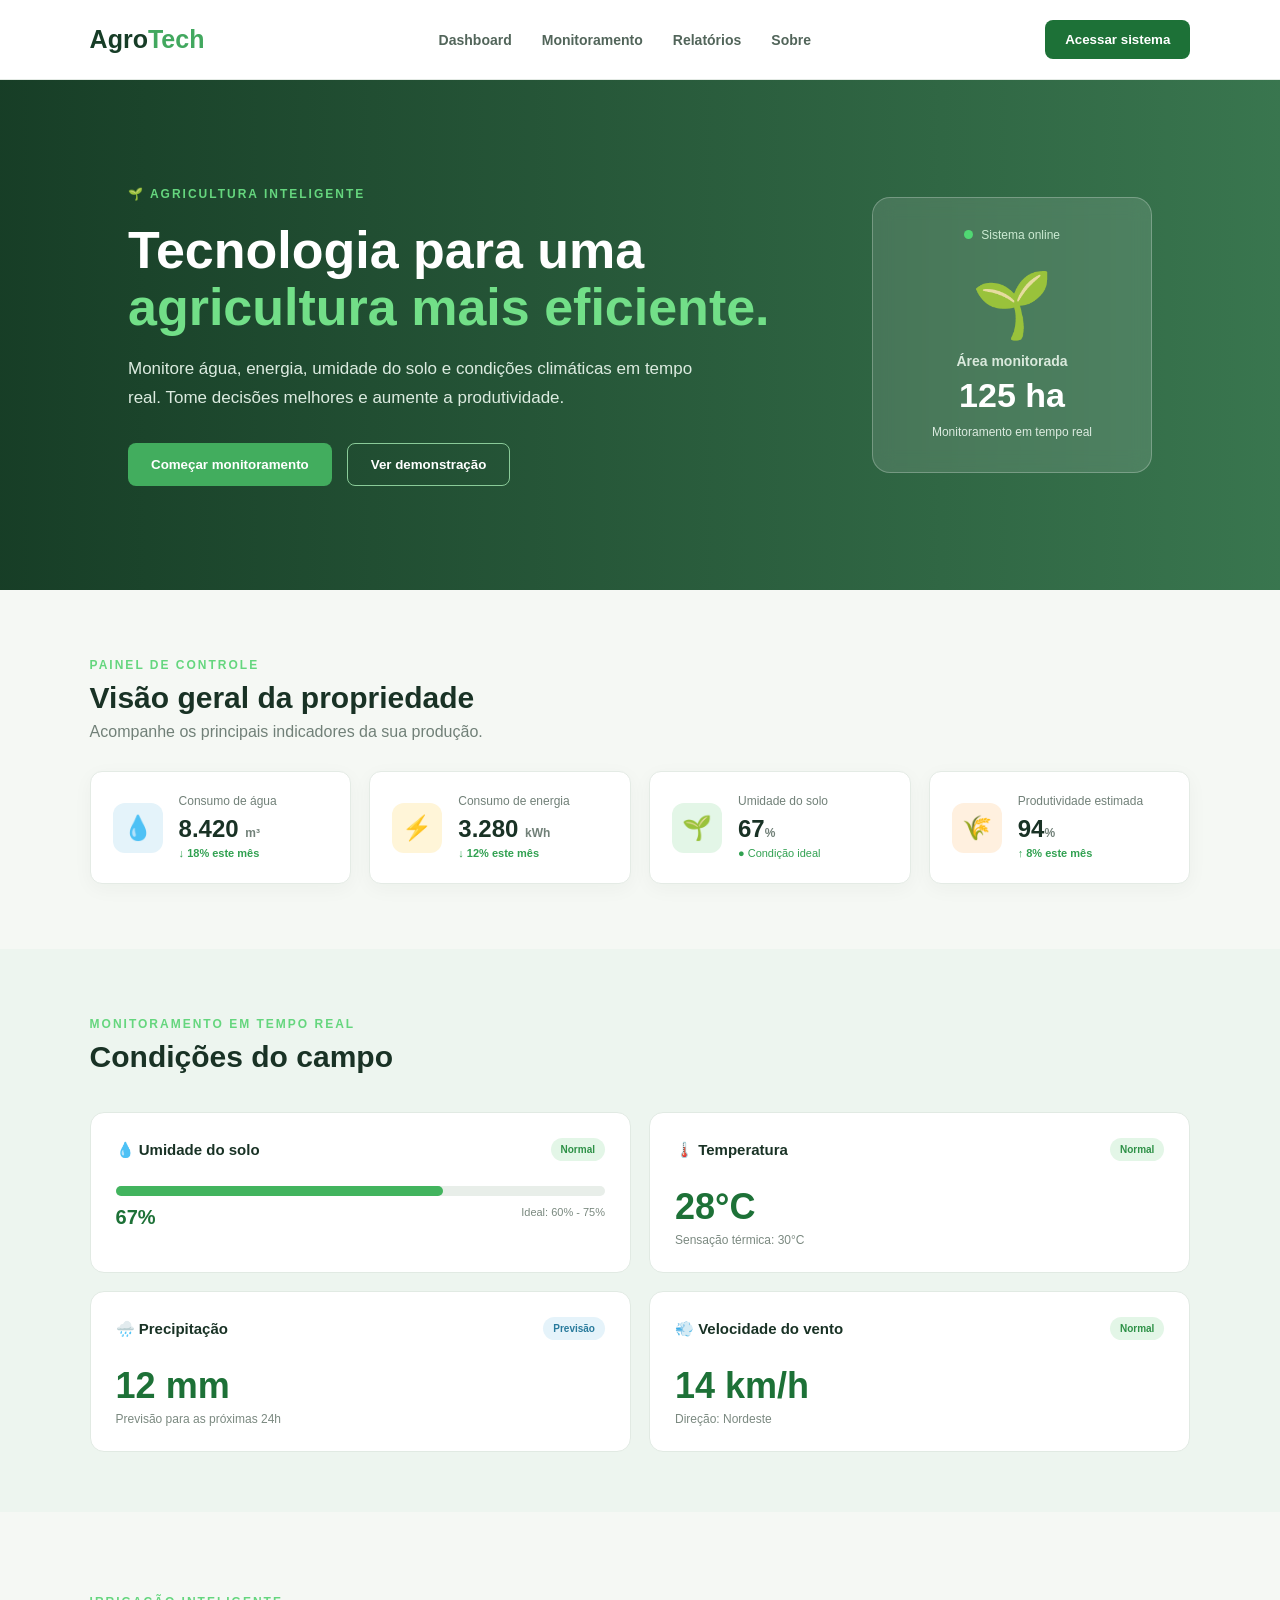
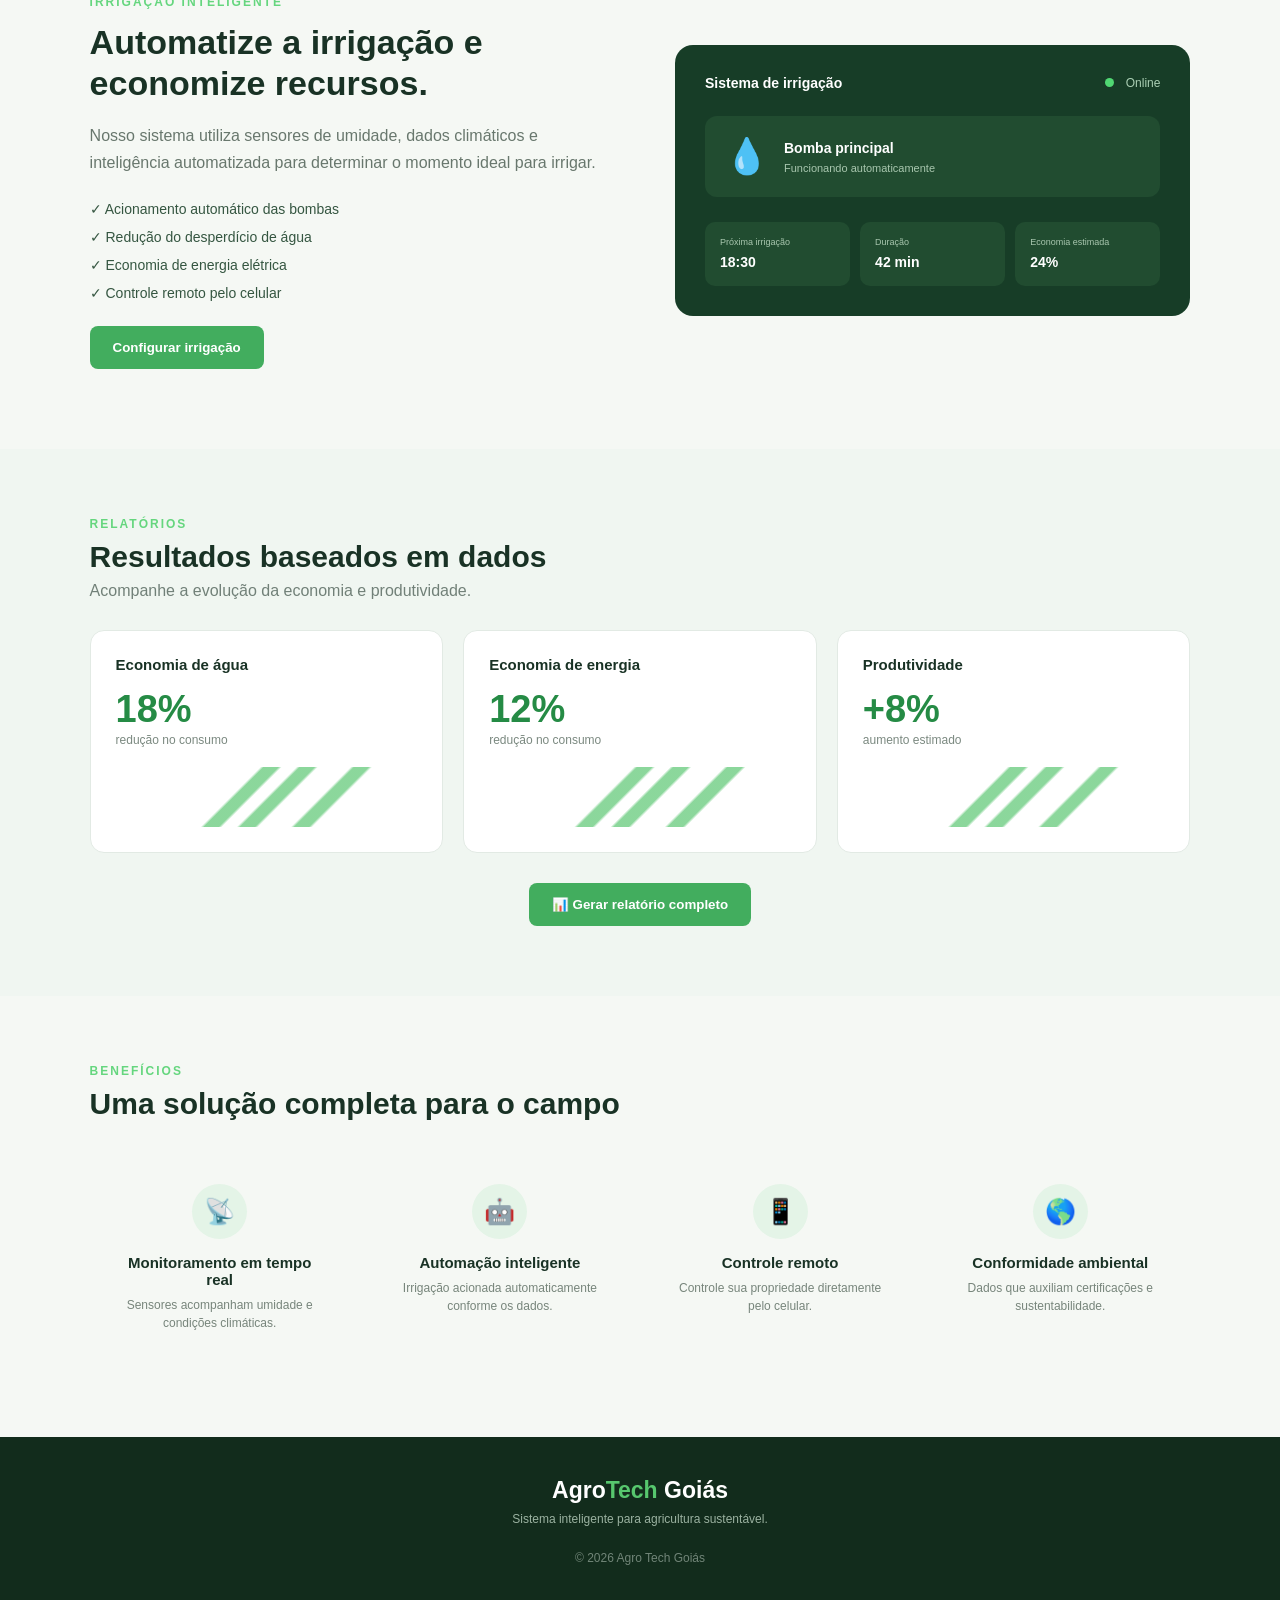
==== index.html @ e938c9f2 "Add files via upload" ====
<!DOCTYPE html>
<html lang="pt-BR">

<head>
    <meta charset="UTF-8">
    <meta name="viewport" content="width=device-width, initial-scale=1.0">

    <title>Agro Tech Goiás - Agricultura Inteligente</title>

    <link rel="stylesheet" href="style.css">
</head>

<body>

    <header>

        <div class="logo">
            <h1>Agro<span>Tech</span></h1>
        </div>

        <nav>
            <a href="#dashboard">Dashboard</a>
            <a href="#monitoramento">Monitoramento</a>
            <a href="#relatorios">Relatórios</a>
            <a href="#sobre">Sobre</a>
        </nav>

        <button class="btn-login">Acessar sistema</button>

    </header>


    <main>

 

        <section class="hero">

            <div class="hero-text">

                <span class="tag">🌱 AGRICULTURA INTELIGENTE</span>

                <h2>
                    Tecnologia para uma
                    <strong>agricultura mais eficiente.</strong>
                </h2>

                <p>
                    Monitore água, energia, umidade do solo e
                    condições climáticas em tempo real.
                    Tome decisões melhores e aumente a produtividade.
                </p>

                <div class="hero-buttons">

                    <button class="btn-primary">
                        Começar monitoramento
                    </button>

                    <button class="btn-secondary">
                        Ver demonstração
                    </button>

                </div>

            </div>


            <div class="hero-card">

                <div class="status">
                    <span class="online"></span>
                    Sistema online
                </div>

                <div class="plant-icon">
                    🌱
                </div>

                <h3>Área monitorada</h3>

                <strong class="area">
                    125 ha
                </strong>

                <p>
                    Monitoramento em tempo real
                </p>

            </div>

        </section>


        <!-- DASHBOARD -->

        <section id="dashboard" class="container">

            <div class="section-title">

                <span>PAINEL DE CONTROLE</span>

                <h2>
                    Visão geral da propriedade
                </h2>

                <p>
                    Acompanhe os principais indicadores da sua produção.
                </p>

            </div>


            <div class="cards">

                <div class="card">

                    <div class="card-icon blue">
                        💧
                    </div>

                    <div>
                        <p>Consumo de água</p>

                        <h3>
                            8.420 <small>m³</small>
                        </h3>

                        <span class="positive">
                            ↓ 18% este mês
                        </span>
                    </div>

                </div>


                <div class="card">

                    <div class="card-icon yellow">
                        ⚡
                    </div>

                    <div>
                        <p>Consumo de energia</p>

                        <h3>
                            3.280 <small>kWh</small>
                        </h3>

                        <span class="positive">
                            ↓ 12% este mês
                        </span>
                    </div>

                </div>


                <div class="card">

                    <div class="card-icon green">
                        🌱
                    </div>

                    <div>
                        <p>Umidade do solo</p>

                        <h3>
                            67<small>%</small>
                        </h3>

                        <span class="normal">
                            ● Condição ideal
                        </span>
                    </div>

                </div>


                <div class="card">

                    <div class="card-icon orange">
                        🌾
                    </div>

                    <div>
                        <p>Produtividade estimada</p>

                        <h3>
                            94<small>%</small>
                        </h3>

                        <span class="positive">
                            ↑ 8% este mês
                        </span>
                    </div>

                </div>

            </div>

        </section>


        <!-- MONITORAMENTO -->

        <section id="monitoramento" class="monitoramento">

            <div class="container">

                <div class="section-title">

                    <span>MONITORAMENTO EM TEMPO REAL</span>

                    <h2>
                        Condições do campo
                    </h2>

                </div>


                <div class="monitor-grid">

                    <div class="monitor-card">

                        <div class="monitor-header">

                            <h3>💧 Umidade do solo</h3>

                            <span class="badge-green">
                                Normal
                            </span>

                        </div>

                        <div class="progress">

                            <div
                                class="progress-bar"
                                style="width: 67%;">
                            </div>

                        </div>

                        <div class="monitor-value">
                            <strong>67%</strong>
                            <span>Ideal: 60% - 75%</span>
                        </div>

                    </div>


                    <div class="monitor-card">

                        <div class="monitor-header">

                            <h3>🌡️ Temperatura</h3>

                            <span class="badge-green">
                                Normal
                            </span>

                        </div>

                        <div class="temperature">
                            28°C
                        </div>

                        <p>
                            Sensação térmica: 30°C
                        </p>

                    </div>


                    <div class="monitor-card">

                        <div class="monitor-header">

                            <h3>🌧️ Precipitação</h3>

                            <span class="badge-blue">
                                Previsão
                            </span>

                        </div>

                        <div class="temperature">
                            12 mm
                        </div>

                        <p>
                            Previsão para as próximas 24h
                        </p>

                    </div>


                    <div class="monitor-card">

                        <div class="monitor-header">

                            <h3>💨 Velocidade do vento</h3>

                            <span class="badge-green">
                                Normal
                            </span>

                        </div>

                        <div class="temperature">
                            14 km/h
                        </div>

                        <p>
                            Direção: Nordeste
                        </p>

                    </div>

                </div>

            </div>

        </section>


        <!-- IRRIGAÇÃO -->

        <section class="irrigacao container">

            <div class="irrigacao-text">

                <span>IRRIGAÇÃO INTELIGENTE</span>

                <h2>
                    Automatize a irrigação
                    e economize recursos.
                </h2>

                <p>
                    Nosso sistema utiliza sensores de umidade,
                    dados climáticos e inteligência automatizada
                    para determinar o momento ideal para irrigar.
                </p>

                <ul>

                    <li>
                        ✓ Acionamento automático das bombas
                    </li>

                    <li>
                        ✓ Redução do desperdício de água
                    </li>

                    <li>
                        ✓ Economia de energia elétrica
                    </li>

                    <li>
                        ✓ Controle remoto pelo celular
                    </li>

                </ul>

                <button class="btn-primary">
                    Configurar irrigação
                </button>

            </div>


            <div class="irrigacao-status">

                <div class="status-header">

                    <h3>
                        Sistema de irrigação
                    </h3>

                    <span class="online">
                    </span>

                    Online

                </div>


                <div class="pump">

                    <div class="pump-icon">
                        💧
                    </div>

                    <div>

                        <strong>
                            Bomba principal
                        </strong>

                        <p>
                            Funcionando automaticamente
                        </p>

                    </div>

                </div>


                <div class="irrigation-info">

                    <div>
                        <span>Próxima irrigação</span>
                        <strong>18:30</strong>
                    </div>

                    <div>
                        <span>Duração</span>
                        <strong>42 min</strong>
                    </div>

                    <div>
                        <span>Economia estimada</span>
                        <strong>24%</strong>
                    </div>

                </div>

            </div>

        </section>


        <!-- RELATÓRIOS -->

        <section id="relatorios" class="relatorios">

            <div class="container">

                <div class="section-title">

                    <span>RELATÓRIOS</span>

                    <h2>
                        Resultados baseados em dados
                    </h2>

                    <p>
                        Acompanhe a evolução da economia e produtividade.
                    </p>

                </div>


                <div class="report-grid">

                    <div class="report-card">

                        <h3>
                            Economia de água
                        </h3>

                        <strong>
                            18%
                        </strong>

                        <p>
                            redução no consumo
                        </p>

                        <div class="chart water-chart"></div>

                    </div>


                    <div class="report-card">

                        <h3>
                            Economia de energia
                        </h3>

                        <strong>
                            12%
                        </strong>

                        <p>
                            redução no consumo
                        </p>

                        <div class="chart energy-chart"></div>

                    </div>


                    <div class="report-card">

                        <h3>
                            Produtividade
                        </h3>

                        <strong>
                            +8%
                        </strong>

                        <p>
                            aumento estimado
                        </p>

                        <div class="chart productivity-chart"></div>

                    </div>

                </div>


                <div class="report-button">

                    <button class="btn-primary">
                        📊 Gerar relatório completo
                    </button>

                </div>

            </div>

        </section>


        <!-- BENEFÍCIOS -->

        <section id="sobre" class="beneficios container">

            <div class="section-title">

                <span>BENEFÍCIOS</span>

                <h2>
                    Uma solução completa para o campo
                </h2>

            </div>


            <div class="benefit-grid">

                <div class="benefit">
                    <div>📡</div>
                    <h3>Monitoramento em tempo real</h3>
                    <p>
                        Sensores acompanham umidade e condições climáticas.
                    </p>
                </div>


                <div class="benefit">
                    <div>🤖</div>
                    <h3>Automação inteligente</h3>
                    <p>
                        Irrigação acionada automaticamente conforme os dados.
                    </p>
                </div>


                <div class="benefit">
                    <div>📱</div>
                    <h3>Controle remoto</h3>
                    <p>
                        Controle sua propriedade diretamente pelo celular.
                    </p>
                </div>


                <div class="benefit">
                    <div>🌎</div>
                    <h3>Conformidade ambiental</h3>
                    <p>
                        Dados que auxiliam certificações e sustentabilidade.
                    </p>
                </div>

            </div>

        </section>

    </main>


    <footer>

        <div class="footer-logo">
            Agro<span>Tech</span> Goiás
        </div>

        <p>
            Sistema inteligente para agricultura sustentável.
        </p>

        <p class="copyright">
            © 2026 Agro Tech Goiás
        </p>

    </footer>


</body>

</html>
---- style.css ----
* {
    margin: 0;
    padding: 0;
    box-sizing: border-box;
}

html {
    scroll-behavior: smooth;
}

body {
    font-family: Arial, Helvetica, sans-serif;
    background: #f5f8f4;
    color: #193225;
}


/* HEADER */

header {
    height: 80px;
    background: #ffffff;
    display: flex;
    align-items: center;
    justify-content: space-between;
    padding: 0 7%;
    border-bottom: 1px solid #e3eae4;
}

.logo {
    display: flex;
    align-items: center;
    gap: 8px;
}

.logo h1 {
    font-size: 25px;
    color: #173d27;
}

.logo h1 span {
    color: #42a85f;
}

.logo p {
    font-size: 10px;
    font-weight: bold;
    color: #7b8d80;
    letter-spacing: 2px;
}

nav {
    display: flex;
    gap: 30px;
}

nav a {
    text-decoration: none;
    color: #52655a;
    font-size: 14px;
    font-weight: 600;
}

nav a:hover {
    color: #36a357;
}

.btn-login {
    background: #1d7137;
    color: white;
    border: none;
    padding: 12px 20px;
    border-radius: 8px;
    cursor: pointer;
    font-weight: bold;
}


/* CONTAINER */

.container {
    width: 86%;
    max-width: 1200px;
    margin: auto;
}


/* HERO */

.hero {
    min-height: 510px;
    background:
        linear-gradient(
            90deg,
            rgba(14, 54, 30, .96),
            rgba(21, 93, 47, .84)
        ),
        url("https://images.unsplash.com/photo-1500382017468-9049fed747ef?auto=format&fit=crop&w=1600&q=80");

    background-size: cover;
    background-position: center;

    color: white;

    display: flex;
    align-items: center;
    justify-content: space-between;

    padding: 70px 10%;
}

.hero-text {
    max-width: 650px;
}

.tag,
.section-title span,
.irrigacao-text > span {
    color: #65d67e;
    font-size: 12px;
    font-weight: bold;
    letter-spacing: 2px;
}

.hero h2 {
    font-size: 52px;
    line-height: 1.08;
    margin: 20px 0;
}

.hero h2 strong {
    color: #72df88;
    display: block;
}

.hero p {
    color: #dcebe0;
    font-size: 17px;
    line-height: 1.7;
    max-width: 580px;
}

.hero-buttons {
    display: flex;
    gap: 15px;
    margin-top: 30px;
}

.btn-primary {
    border: none;
    background: #42ad5e;
    color: white;
    padding: 14px 23px;
    border-radius: 8px;
    font-weight: bold;
    cursor: pointer;
}

.btn-primary:hover {
    background: #35954e;
}

.btn-secondary {
    border: 1px solid #8acb99;
    background: transparent;
    color: white;
    padding: 13px 23px;
    border-radius: 8px;
    font-weight: bold;
    cursor: pointer;
}


/* HERO CARD */

.hero-card {
    width: 280px;
    background: rgba(255, 255, 255, .12);
    backdrop-filter: blur(10px);
    border: 1px solid rgba(255, 255, 255, .25);
    border-radius: 18px;
    padding: 30px;
    text-align: center;
}

.status {
    font-size: 12px;
    color: #ccebd3;
}

.online {
    display: inline-block;
    width: 9px;
    height: 9px;
    background: #50d873;
    border-radius: 50%;
    margin-right: 5px;
}

.plant-icon {
    font-size: 65px;
    margin: 25px 0 10px;
}

.hero-card h3 {
    color: #d9e9dc;
    font-size: 14px;
}

.area {
    display: block;
    font-size: 34px;
    margin: 7px;
}

.hero-card p {
    font-size: 12px;
}


/* TÍTULOS */

.section-title {
    padding: 65px 0 30px;
}

.section-title h2 {
    font-size: 30px;
    margin: 8px 0;
}

.section-title p {
    color: #718078;
}


/* CARDS */

.cards {
    display: grid;
    grid-template-columns: repeat(4, 1fr);
    gap: 18px;
    padding-bottom: 65px;
}

.card {
    background: white;
    border: 1px solid #e4ebe5;
    border-radius: 12px;
    padding: 22px;
    display: flex;
    align-items: center;
    gap: 16px;
    box-shadow: 0 5px 20px rgba(20, 60, 30, .04);
}

.card-icon {
    min-width: 50px;
    height: 50px;
    border-radius: 12px;
    display: flex;
    justify-content: center;
    align-items: center;
    font-size: 24px;
}

.blue {
    background: #e4f3fa;
}

.yellow {
    background: #fff5d8;
}

.green {
    background: #e3f6e7;
}

.orange {
    background: #fff0df;
}

.card p {
    color: #718078;
    font-size: 12px;
    margin-bottom: 7px;
}

.card h3 {
    font-size: 24px;
}

.card small {
    font-size: 12px;
    color: #718078;
}

.positive {
    color: #31a151;
    font-size: 11px;
    font-weight: bold;
}

.normal {
    color: #31a151;
    font-size: 11px;
}


/* MONITORAMENTO */

.monitoramento {
    background: #edf5ef;
    padding-bottom: 60px;
}

.monitor-grid {
    display: grid;
    grid-template-columns: repeat(2, 1fr);
    gap: 18px;
}

.monitor-card {
    background: white;
    padding: 25px;
    border-radius: 14px;
    border: 1px solid #e1eae3;
}

.monitor-header {
    display: flex;
    justify-content: space-between;
    align-items: center;
}

.monitor-header h3 {
    font-size: 15px;
}

.badge-green,
.badge-blue {
    padding: 6px 10px;
    border-radius: 20px;
    font-size: 10px;
    font-weight: bold;
}

.badge-green {
    background: #e3f6e7;
    color: #2e9147;
}

.badge-blue {
    background: #e5f3fa;
    color: #287a9c;
}

.progress {
    height: 10px;
    background: #e8eee9;
    border-radius: 20px;
    margin: 25px 0 10px;
}

.progress-bar {
    height: 100%;
    background: #42b45e;
    border-radius: 20px;
}

.monitor-value {
    display: flex;
    justify-content: space-between;
    color: #7a897f;
    font-size: 11px;
}

.monitor-value strong {
    color: #1d7137;
    font-size: 20px;
}

.temperature {
    font-size: 36px;
    color: #1d7137;
    font-weight: bold;
    margin: 25px 0 5px;
}

.monitor-card p {
    color: #7b8980;
    font-size: 12px;
}


/* IRRIGAÇÃO */

.irrigacao {
    display: grid;
    grid-template-columns: 1fr 1fr;
    gap: 70px;
    padding-top: 80px;
    padding-bottom: 80px;
    align-items: center;
}

.irrigacao-text h2 {
    font-size: 34px;
    line-height: 1.2;
    margin: 12px 0 18px;
}

.irrigacao-text p {
    color: #68776d;
    line-height: 1.7;
}

.irrigacao-text ul {
    list-style: none;
    margin: 25px 0;
}

.irrigacao-text li {
    margin: 12px 0;
    color: #355641;
    font-size: 14px;
}

.irrigacao-status {
    background: #173d27;
    color: white;
    border-radius: 18px;
    padding: 30px;
}

.status-header {
    display: flex;
    align-items: center;
    gap: 7px;
    font-size: 12px;
    color: #acd0b5;
}

.status-header h3 {
    color: white;
    margin-right: auto;
}

.pump {
    display: flex;
    align-items: center;
    gap: 15px;
    background: #214c30;
    padding: 20px;
    border-radius: 12px;
    margin: 25px 0;
}

.pump-icon {
    font-size: 35px;
}

.pump strong {
    font-size: 14px;
}

.pump p {
    color: #a9c7af;
    font-size: 11px;
    margin-top: 5px;
}

.irrigation-info {
    display: grid;
    grid-template-columns: repeat(3, 1fr);
    gap: 10px;
}

.irrigation-info div {
    background: #214c30;
    padding: 15px;
    border-radius: 10px;
}

.irrigation-info span {
    display: block;
    color: #a9c7af;
    font-size: 9px;
    margin-bottom: 6px;
}

.irrigation-info strong {
    font-size: 14px;
}


/* RELATÓRIOS */

.relatorios {
    background: #f0f6f1;
    padding-bottom: 70px;
}

.report-grid {
    display: grid;
    grid-template-columns: repeat(3, 1fr);
    gap: 20px;
}

.report-card {
    background: white;
    border-radius: 14px;
    padding: 25px;
    border: 1px solid #e2eae4;
}

.report-card h3 {
    font-size: 15px;
}

.report-card strong {
    display: block;
    font-size: 38px;
    color: #258b45;
    margin: 15px 0 2px;
}

.report-card p {
    color: #7b8980;
    font-size: 12px;
}

.chart {
    height: 60px;
    margin-top: 20px;
    border-radius: 8px;
    background: linear-gradient(
        135deg,
        transparent 40%,
        #5ac671 41%,
        #5ac671 45%,
        transparent 46%,
        transparent 50%,
        #5ac671 51%,
        #5ac671 55%,
        transparent 56%,
        transparent 65%,
        #5ac671 66%,
        #5ac671 70%,
        transparent 71%
    );
    opacity: .7;
}

.report-button {
    text-align: center;
    margin-top: 30px;
}


/* BENEFÍCIOS */

.beneficios {
    padding-bottom: 80px;
}

.benefit-grid {
    display: grid;
    grid-template-columns: repeat(4, 1fr);
    gap: 20px;
}

.benefit {
    text-align: center;
    padding: 25px;
}

.benefit > div {
    width: 55px;
    height: 55px;
    background: #e4f4e7;
    border-radius: 50%;
    display: flex;
    justify-content: center;
    align-items: center;
    margin: auto;
    font-size: 25px;
}

.benefit h3 {
    font-size: 15px;
    margin: 15px 0 8px;
}

.benefit p {
    color: #77857b;
    font-size: 12px;
    line-height: 1.5;
}


/* FOOTER */

footer {
    background: #122c1c;
    color: white;
    text-align: center;
    padding: 40px 20px;
}

.footer-logo {
    font-size: 23px;
    font-weight: bold;
}

.footer-logo span {
    color: #57c76e;
}

footer p {
    color: #9bb2a1;
    font-size: 12px;
    margin-top: 8px;
}

footer .copyright {
    margin-top: 25px;
    color: #718578;
}


/* RESPONSIVIDADE */

@media (max-width: 900px) {

    nav {
        display: none;
    }

    .hero {
        padding: 50px 7%;
    }

    .hero h2 {
        font-size: 40px;
    }

    .cards {
        grid-template-columns: repeat(2, 1fr);
    }

    .benefit-grid {
        grid-template-columns: repeat(2, 1fr);
    }

}


@media (max-width: 650px) {

    header {
        padding: 0 5%;
    }

    .btn-login {
        display: none;
    }

    .hero {
        flex-direction: column;
        align-items: flex-start;
        gap: 40px;
    }

    .hero h2 {
        font-size: 34px;
    }

    .hero-card {
        width: 100%;
    }

    .cards,
    .monitor-grid,
    .report-grid,
    .irrigacao,
    .benefit-grid {
        grid-template-columns: 1fr;
    }

    .irrigacao {
        gap: 35px;
    }

    .irrigation-info {
        grid-template-columns: 1fr;
    }

    .hero-buttons {
        flex-direction: column;
    }

    .btn-primary,
    .btn-secondary {
        width: 100%;
    }

}
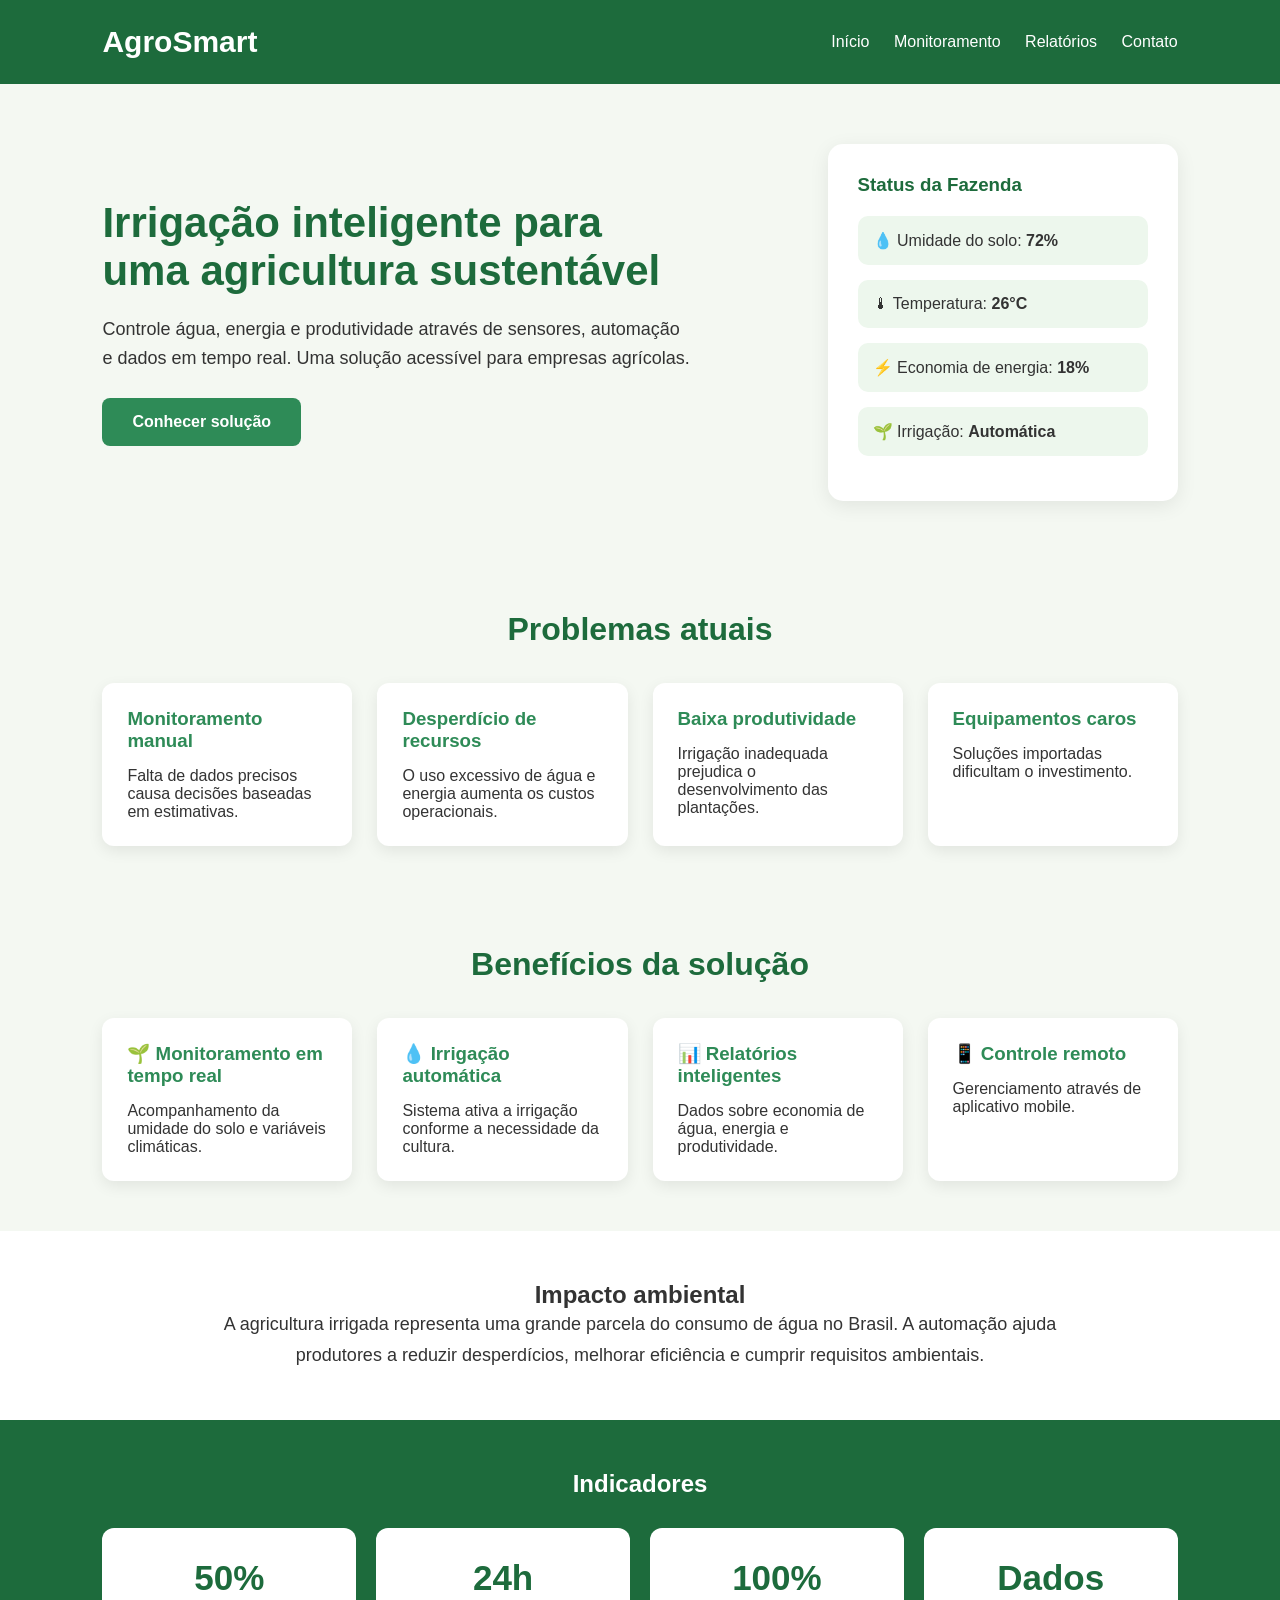
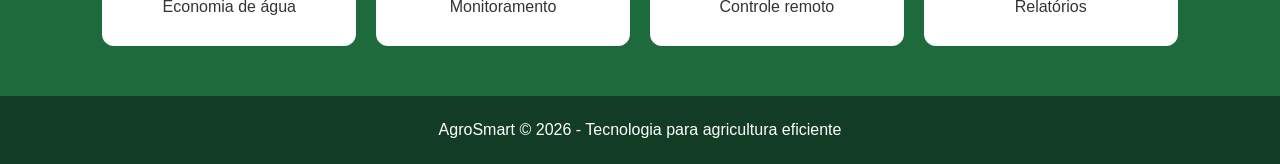
==== commit 74ef5940: "Add files via upload" ====
--- a/index.html
+++ b/index.html
@@ -2,604 +2,336 @@
 <html lang="pt-BR">
 
 <head>
+
     <meta charset="UTF-8">
     <meta name="viewport" content="width=device-width, initial-scale=1.0">
 
-    <title>Agro Tech Goiás - Agricultura Inteligente</title>
+    <title>AgroSmart - Irrigação Inteligente</title>
 
     <link rel="stylesheet" href="style.css">
+
 </head>
 
+
 <body>
 
-    <header>
-
-        <div class="logo">
-            <h1>Agro<span>Tech</span></h1>
+
+<header>
+
+    <div class="logo">
+        <h1>AgroSmart</h1>
+    </div>
+
+
+    <nav>
+
+        <a href="index.html">Início</a>
+        <a href="index3.html">Monitoramento</a>
+        <a href="index1.html">Relatórios</a>
+        <a href="index2.html">Contato</a>
+
+    </nav>
+
+</header>
+
+
+
+<section class="hero">
+
+
+    <div class="hero-text">
+
+        <h2>
+            Irrigação inteligente para uma agricultura sustentável
+        </h2>
+
+
+        <p>
+            Controle água, energia e produtividade através de sensores,
+            automação e dados em tempo real.
+            Uma solução acessível para empresas agrícolas.
+        </p>
+
+
+        <a href="#" class="button">
+            Conhecer solução
+        </a>
+
+
+    </div>
+
+
+
+    <div class="dashboard-card">
+
+
+        <h3>Status da Fazenda</h3>
+
+
+        <div class="status">
+            💧 Umidade do solo:
+            <strong>72%</strong>
         </div>
 
-        <nav>
-            <a href="#dashboard">Dashboard</a>
-            <a href="#monitoramento">Monitoramento</a>
-            <a href="#relatorios">Relatórios</a>
-            <a href="#sobre">Sobre</a>
-        </nav>
-
-        <button class="btn-login">Acessar sistema</button>
-
-    </header>
-
-
-    <main>
-
- 
-
-        <section class="hero">
-
-            <div class="hero-text">
-
-                <span class="tag">🌱 AGRICULTURA INTELIGENTE</span>
-
-                <h2>
-                    Tecnologia para uma
-                    <strong>agricultura mais eficiente.</strong>
-                </h2>
-
-                <p>
-                    Monitore água, energia, umidade do solo e
-                    condições climáticas em tempo real.
-                    Tome decisões melhores e aumente a produtividade.
-                </p>
-
-                <div class="hero-buttons">
-
-                    <button class="btn-primary">
-                        Começar monitoramento
-                    </button>
-
-                    <button class="btn-secondary">
-                        Ver demonstração
-                    </button>
-
-                </div>
-
-            </div>
-
-
-            <div class="hero-card">
-
-                <div class="status">
-                    <span class="online"></span>
-                    Sistema online
-                </div>
-
-                <div class="plant-icon">
-                    🌱
-                </div>
-
-                <h3>Área monitorada</h3>
-
-                <strong class="area">
-                    125 ha
-                </strong>
-
-                <p>
-                    Monitoramento em tempo real
-                </p>
-
-            </div>
-
-        </section>
-
-
-        <!-- DASHBOARD -->
-
-        <section id="dashboard" class="container">
-
-            <div class="section-title">
-
-                <span>PAINEL DE CONTROLE</span>
-
-                <h2>
-                    Visão geral da propriedade
-                </h2>
-
-                <p>
-                    Acompanhe os principais indicadores da sua produção.
-                </p>
-
-            </div>
-
-
-            <div class="cards">
-
-                <div class="card">
-
-                    <div class="card-icon blue">
-                        💧
-                    </div>
-
-                    <div>
-                        <p>Consumo de água</p>
-
-                        <h3>
-                            8.420 <small>m³</small>
-                        </h3>
-
-                        <span class="positive">
-                            ↓ 18% este mês
-                        </span>
-                    </div>
-
-                </div>
-
-
-                <div class="card">
-
-                    <div class="card-icon yellow">
-                        ⚡
-                    </div>
-
-                    <div>
-                        <p>Consumo de energia</p>
-
-                        <h3>
-                            3.280 <small>kWh</small>
-                        </h3>
-
-                        <span class="positive">
-                            ↓ 12% este mês
-                        </span>
-                    </div>
-
-                </div>
-
-
-                <div class="card">
-
-                    <div class="card-icon green">
-                        🌱
-                    </div>
-
-                    <div>
-                        <p>Umidade do solo</p>
-
-                        <h3>
-                            67<small>%</small>
-                        </h3>
-
-                        <span class="normal">
-                            ● Condição ideal
-                        </span>
-                    </div>
-
-                </div>
-
-
-                <div class="card">
-
-                    <div class="card-icon orange">
-                        🌾
-                    </div>
-
-                    <div>
-                        <p>Produtividade estimada</p>
-
-                        <h3>
-                            94<small>%</small>
-                        </h3>
-
-                        <span class="positive">
-                            ↑ 8% este mês
-                        </span>
-                    </div>
-
-                </div>
-
-            </div>
-
-        </section>
-
-
-        <!-- MONITORAMENTO -->
-
-        <section id="monitoramento" class="monitoramento">
-
-            <div class="container">
-
-                <div class="section-title">
-
-                    <span>MONITORAMENTO EM TEMPO REAL</span>
-
-                    <h2>
-                        Condições do campo
-                    </h2>
-
-                </div>
-
-
-                <div class="monitor-grid">
-
-                    <div class="monitor-card">
-
-                        <div class="monitor-header">
-
-                            <h3>💧 Umidade do solo</h3>
-
-                            <span class="badge-green">
-                                Normal
-                            </span>
-
-                        </div>
-
-                        <div class="progress">
-
-                            <div
-                                class="progress-bar"
-                                style="width: 67%;">
-                            </div>
-
-                        </div>
-
-                        <div class="monitor-value">
-                            <strong>67%</strong>
-                            <span>Ideal: 60% - 75%</span>
-                        </div>
-
-                    </div>
-
-
-                    <div class="monitor-card">
-
-                        <div class="monitor-header">
-
-                            <h3>🌡️ Temperatura</h3>
-
-                            <span class="badge-green">
-                                Normal
-                            </span>
-
-                        </div>
-
-                        <div class="temperature">
-                            28°C
-                        </div>
-
-                        <p>
-                            Sensação térmica: 30°C
-                        </p>
-
-                    </div>
-
-
-                    <div class="monitor-card">
-
-                        <div class="monitor-header">
-
-                            <h3>🌧️ Precipitação</h3>
-
-                            <span class="badge-blue">
-                                Previsão
-                            </span>
-
-                        </div>
-
-                        <div class="temperature">
-                            12 mm
-                        </div>
-
-                        <p>
-                            Previsão para as próximas 24h
-                        </p>
-
-                    </div>
-
-
-                    <div class="monitor-card">
-
-                        <div class="monitor-header">
-
-                            <h3>💨 Velocidade do vento</h3>
-
-                            <span class="badge-green">
-                                Normal
-                            </span>
-
-                        </div>
-
-                        <div class="temperature">
-                            14 km/h
-                        </div>
-
-                        <p>
-                            Direção: Nordeste
-                        </p>
-
-                    </div>
-
-                </div>
-
-            </div>
-
-        </section>
-
-
-        <!-- IRRIGAÇÃO -->
-
-        <section class="irrigacao container">
-
-            <div class="irrigacao-text">
-
-                <span>IRRIGAÇÃO INTELIGENTE</span>
-
-                <h2>
-                    Automatize a irrigação
-                    e economize recursos.
-                </h2>
-
-                <p>
-                    Nosso sistema utiliza sensores de umidade,
-                    dados climáticos e inteligência automatizada
-                    para determinar o momento ideal para irrigar.
-                </p>
-
-                <ul>
-
-                    <li>
-                        ✓ Acionamento automático das bombas
-                    </li>
-
-                    <li>
-                        ✓ Redução do desperdício de água
-                    </li>
-
-                    <li>
-                        ✓ Economia de energia elétrica
-                    </li>
-
-                    <li>
-                        ✓ Controle remoto pelo celular
-                    </li>
-
-                </ul>
-
-                <button class="btn-primary">
-                    Configurar irrigação
-                </button>
-
-            </div>
-
-
-            <div class="irrigacao-status">
-
-                <div class="status-header">
-
-                    <h3>
-                        Sistema de irrigação
-                    </h3>
-
-                    <span class="online">
-                    </span>
-
-                    Online
-
-                </div>
-
-
-                <div class="pump">
-
-                    <div class="pump-icon">
-                        💧
-                    </div>
-
-                    <div>
-
-                        <strong>
-                            Bomba principal
-                        </strong>
-
-                        <p>
-                            Funcionando automaticamente
-                        </p>
-
-                    </div>
-
-                </div>
-
-
-                <div class="irrigation-info">
-
-                    <div>
-                        <span>Próxima irrigação</span>
-                        <strong>18:30</strong>
-                    </div>
-
-                    <div>
-                        <span>Duração</span>
-                        <strong>42 min</strong>
-                    </div>
-
-                    <div>
-                        <span>Economia estimada</span>
-                        <strong>24%</strong>
-                    </div>
-
-                </div>
-
-            </div>
-
-        </section>
-
-
-        <!-- RELATÓRIOS -->
-
-        <section id="relatorios" class="relatorios">
-
-            <div class="container">
-
-                <div class="section-title">
-
-                    <span>RELATÓRIOS</span>
-
-                    <h2>
-                        Resultados baseados em dados
-                    </h2>
-
-                    <p>
-                        Acompanhe a evolução da economia e produtividade.
-                    </p>
-
-                </div>
-
-
-                <div class="report-grid">
-
-                    <div class="report-card">
-
-                        <h3>
-                            Economia de água
-                        </h3>
-
-                        <strong>
-                            18%
-                        </strong>
-
-                        <p>
-                            redução no consumo
-                        </p>
-
-                        <div class="chart water-chart"></div>
-
-                    </div>
-
-
-                    <div class="report-card">
-
-                        <h3>
-                            Economia de energia
-                        </h3>
-
-                        <strong>
-                            12%
-                        </strong>
-
-                        <p>
-                            redução no consumo
-                        </p>
-
-                        <div class="chart energy-chart"></div>
-
-                    </div>
-
-
-                    <div class="report-card">
-
-                        <h3>
-                            Produtividade
-                        </h3>
-
-                        <strong>
-                            +8%
-                        </strong>
-
-                        <p>
-                            aumento estimado
-                        </p>
-
-                        <div class="chart productivity-chart"></div>
-
-                    </div>
-
-                </div>
-
-
-                <div class="report-button">
-
-                    <button class="btn-primary">
-                        📊 Gerar relatório completo
-                    </button>
-
-                </div>
-
-            </div>
-
-        </section>
-
-
-        <!-- BENEFÍCIOS -->
-
-        <section id="sobre" class="beneficios container">
-
-            <div class="section-title">
-
-                <span>BENEFÍCIOS</span>
-
-                <h2>
-                    Uma solução completa para o campo
-                </h2>
-
-            </div>
-
-
-            <div class="benefit-grid">
-
-                <div class="benefit">
-                    <div>📡</div>
-                    <h3>Monitoramento em tempo real</h3>
-                    <p>
-                        Sensores acompanham umidade e condições climáticas.
-                    </p>
-                </div>
-
-
-                <div class="benefit">
-                    <div>🤖</div>
-                    <h3>Automação inteligente</h3>
-                    <p>
-                        Irrigação acionada automaticamente conforme os dados.
-                    </p>
-                </div>
-
-
-                <div class="benefit">
-                    <div>📱</div>
-                    <h3>Controle remoto</h3>
-                    <p>
-                        Controle sua propriedade diretamente pelo celular.
-                    </p>
-                </div>
-
-
-                <div class="benefit">
-                    <div>🌎</div>
-                    <h3>Conformidade ambiental</h3>
-                    <p>
-                        Dados que auxiliam certificações e sustentabilidade.
-                    </p>
-                </div>
-
-            </div>
-
-        </section>
-
-    </main>
-
-
-    <footer>
-
-        <div class="footer-logo">
-            Agro<span>Tech</span> Goiás
+
+        <div class="status">
+            🌡 Temperatura:
+            <strong>26°C</strong>
         </div>
 
-        <p>
-            Sistema inteligente para agricultura sustentável.
-        </p>
-
-        <p class="copyright">
-            © 2026 Agro Tech Goiás
-        </p>
-
-    </footer>
+
+        <div class="status">
+            ⚡ Economia de energia:
+            <strong>18%</strong>
+        </div>
+
+
+        <div class="status">
+            🌱 Irrigação:
+            <strong>Automática</strong>
+        </div>
+
+
+    </div>
+
+
+</section>
+
+
+
+
+<section>
+
+<h2 class="title">
+    Problemas atuais
+</h2>
+
+
+<div class="cards">
+
+
+    <div class="card">
+
+        <h3>
+            Monitoramento manual
+        </h3>
+
+        <p>
+            Falta de dados precisos causa decisões
+            baseadas em estimativas.
+        </p>
+
+    </div>
+
+
+
+    <div class="card">
+
+        <h3>
+            Desperdício de recursos
+        </h3>
+
+        <p>
+            O uso excessivo de água e energia aumenta
+            os custos operacionais.
+        </p>
+
+    </div>
+
+
+
+    <div class="card">
+
+        <h3>
+            Baixa produtividade
+        </h3>
+
+        <p>
+            Irrigação inadequada prejudica o desenvolvimento
+            das plantações.
+        </p>
+
+    </div>
+
+
+
+    <div class="card">
+
+        <h3>
+            Equipamentos caros
+        </h3>
+
+        <p>
+            Soluções importadas dificultam o investimento.
+        </p>
+
+    </div>
+
+
+</div>
+
+
+</section>
+
+
+
+
+
+<section>
+
+
+<h2 class="title">
+    Benefícios da solução
+</h2>
+
+
+
+<div class="cards">
+
+
+<div class="card">
+
+<h3>
+🌱 Monitoramento em tempo real
+</h3>
+
+<p>
+Acompanhamento da umidade do solo e variáveis climáticas.
+</p>
+
+</div>
+
+
+
+<div class="card">
+
+<h3>
+💧 Irrigação automática
+</h3>
+
+<p>
+Sistema ativa a irrigação conforme a necessidade da cultura.
+</p>
+
+</div>
+
+
+
+<div class="card">
+
+<h3>
+📊 Relatórios inteligentes
+</h3>
+
+<p>
+Dados sobre economia de água, energia e produtividade.
+</p>
+
+</div>
+
+
+
+<div class="card">
+
+<h3>
+📱 Controle remoto
+</h3>
+
+<p>
+Gerenciamento através de aplicativo mobile.
+</p>
+
+</div>
+
+
+
+</div>
+
+
+</section>
+
+
+
+
+
+<section class="impact">
+
+
+<h2>
+Impacto ambiental
+</h2>
+
+
+<p>
+
+A agricultura irrigada representa uma grande parcela do consumo
+de água no Brasil. A automação ajuda produtores a reduzir
+desperdícios, melhorar eficiência e cumprir requisitos ambientais.
+
+</p>
+
+
+</section>
+
+
+
+
+<section class="metrics">
+
+
+<h2>
+Indicadores
+</h2>
+
+
+<div class="metric-box">
+
+
+<div>
+<strong>50%</strong>
+<br>
+Economia de água
+</div>
+
+
+<div>
+<strong>24h</strong>
+<br>
+Monitoramento
+</div>
+
+
+<div>
+<strong>100%</strong>
+<br>
+Controle remoto
+</div>
+
+
+<div>
+<strong>Dados</strong>
+<br>
+Relatórios
+</div>
+
+
+
+</div>
+
+
+</section>
+
+
+
+
+<footer>
+
+<p>
+AgroSmart © 2026 - Tecnologia para agricultura eficiente
+</p>
+
+</footer>
+
 
 
 </body>
--- a/style.css
+++ b/style.css
@@ -1,708 +1,712 @@
+/* =========================================
+   1. RESET GLOBAL & IDENTIDADE VISUAL
+   ========================================= */
 * {
     margin: 0;
     padding: 0;
     box-sizing: border-box;
-}
-
-html {
-    scroll-behavior: smooth;
+    font-family: Arial, Helvetica, sans-serif !important;
 }
 
 body {
-    font-family: Arial, Helvetica, sans-serif;
-    background: #f5f8f4;
-    color: #193225;
-}
-
-
-/* HEADER */
-
+    background: #f4f8f2;
+    color: #333;
+}
+
+/* =========================================
+   2. CABEÇALHO UNIFICADO (HEADER)
+   ========================================= */
 header {
-    height: 80px;
-    background: #ffffff;
-    display: flex;
-    align-items: center;
+    background: #1d6b3c;
+    color: white;
+    padding: 25px 8%;
+    display: flex;
     justify-content: space-between;
-    padding: 0 7%;
-    border-bottom: 1px solid #e3eae4;
-}
-
-.logo {
-    display: flex;
-    align-items: center;
-    gap: 8px;
+    align-items: center;
 }
 
 .logo h1 {
-    font-size: 25px;
-    color: #173d27;
-}
-
-.logo h1 span {
-    color: #42a85f;
-}
-
-.logo p {
-    font-size: 10px;
-    font-weight: bold;
-    color: #7b8d80;
-    letter-spacing: 2px;
-}
-
-nav {
-    display: flex;
-    gap: 30px;
+    font-size: 30px;
+    font-weight: bold;
+    color: white;
 }
 
 nav a {
+    color: white;
     text-decoration: none;
-    color: #52655a;
-    font-size: 14px;
-    font-weight: 600;
-}
-
-nav a:hover {
-    color: #36a357;
-}
-
-.btn-login {
-    background: #1d7137;
-    color: white;
-    border: none;
-    padding: 12px 20px;
+    margin-left: 20px;
+    font-size: 16px;
+    transition: opacity 0.2s;
+}
+
+nav a:hover,
+nav a.active {
+    font-weight: bold;
+    opacity: 0.95;
+    border-bottom: 2px solid white;
+    padding-bottom: 2px;
+}
+
+/* =========================================
+   3. SEÇÕES GERAIS E HERO BASE
+   ========================================= */
+section {
+    padding: 50px 8%;
+}
+
+.hero {
+    padding: 60px 8%;
+    display: flex;
+    justify-content: space-between;
+    align-items: center;
+    gap: 40px;
+}
+
+.hero-text {
+    width: 55%;
+}
+
+.hero-text h2 {
+    color: #1d6b3c;
+    font-size: 42px;
+    margin-bottom: 20px;
+}
+
+.hero-text p {
+    font-size: 18px;
+    line-height: 1.6;
+}
+
+.button {
+    display: inline-block;
+    margin-top: 25px;
+    background: #2e8b57;
+    color: white;
+    padding: 15px 30px;
     border-radius: 8px;
-    cursor: pointer;
-    font-weight: bold;
-}
-
-
-/* CONTAINER */
-
-.container {
-    width: 86%;
-    max-width: 1200px;
+    text-decoration: none;
+    font-weight: bold;
+}
+
+.dashboard-card {
+    background: white;
+    padding: 30px;
+    width: 350px;
+    border-radius: 15px;
+    box-shadow: 0 5px 20px rgba(0,0,0,0.08);
+}
+
+.dashboard-card h3 {
+    color: #1d6b3c;
+    margin-bottom: 20px;
+}
+
+.status {
+    background: #edf7ed;
+    padding: 15px;
+    margin-bottom: 15px;
+    border-radius: 10px;
+}
+
+.title {
+    text-align: center;
+    color: #1d6b3c;
+    font-size: 32px;
+    margin-bottom: 35px;
+}
+
+.cards {
+    display: grid;
+    grid-template-columns: repeat(auto-fit, minmax(230px, 1fr));
+    gap: 25px;
+}
+
+.card {
+    background: white;
+    padding: 25px;
+    border-radius: 12px;
+    box-shadow: 0 5px 15px rgba(0,0,0,0.08);
+}
+
+.card h3 {
+    color: #2e8b57;
+    margin-bottom: 15px;
+}
+
+.impact {
+    background: white;
+    text-align: center;
+}
+
+.impact p {
+    max-width: 900px;
     margin: auto;
-}
-
-
-/* HERO */
-
-.hero {
-    min-height: 510px;
-    background:
-        linear-gradient(
-            90deg,
-            rgba(14, 54, 30, .96),
-            rgba(21, 93, 47, .84)
-        ),
-        url("https://images.unsplash.com/photo-1500382017468-9049fed747ef?auto=format&fit=crop&w=1600&q=80");
-
-    background-size: cover;
-    background-position: center;
-
-    color: white;
-
-    display: flex;
-    align-items: center;
-    justify-content: space-between;
-
-    padding: 70px 10%;
-}
-
-.hero-text {
-    max-width: 650px;
-}
-
-.tag,
-.section-title span,
-.irrigacao-text > span {
-    color: #65d67e;
-    font-size: 12px;
-    font-weight: bold;
-    letter-spacing: 2px;
-}
-
-.hero h2 {
-    font-size: 52px;
-    line-height: 1.08;
-    margin: 20px 0;
-}
-
-.hero h2 strong {
-    color: #72df88;
-    display: block;
-}
-
-.hero p {
-    color: #dcebe0;
-    font-size: 17px;
+    font-size: 18px;
     line-height: 1.7;
-    max-width: 580px;
-}
-
-.hero-buttons {
-    display: flex;
-    gap: 15px;
-    margin-top: 30px;
-}
-
-.btn-primary {
-    border: none;
-    background: #42ad5e;
-    color: white;
-    padding: 14px 23px;
-    border-radius: 8px;
-    font-weight: bold;
-    cursor: pointer;
-}
-
-.btn-primary:hover {
-    background: #35954e;
-}
-
-.btn-secondary {
-    border: 1px solid #8acb99;
-    background: transparent;
-    color: white;
-    padding: 13px 23px;
-    border-radius: 8px;
-    font-weight: bold;
-    cursor: pointer;
-}
-
-
-/* HERO CARD */
-
-.hero-card {
-    width: 280px;
-    background: rgba(255, 255, 255, .12);
-    backdrop-filter: blur(10px);
-    border: 1px solid rgba(255, 255, 255, .25);
-    border-radius: 18px;
+}
+
+.metrics {
+    background: #1d6b3c;
+    color: white;
+}
+
+.metrics h2 {
+    text-align: center;
+    margin-bottom: 30px;
+}
+
+.metric-box {
+    display: grid;
+    grid-template-columns: repeat(auto-fit, minmax(200px, 1fr));
+    gap: 20px;
+}
+
+.metric-box div {
+    background: white;
+    color: #333;
     padding: 30px;
     text-align: center;
-}
-
-.status {
+    border-radius: 12px;
+}
+
+.metric-box strong {
+    font-size: 35px;
+    color: #1d6b3c;
+}
+
+/* =========================================
+   4. PÁGINA DE MONITORAMENTO
+   ========================================= */
+.monit-hero {
+    background: #1d6b3c;
+    color: white;
+    padding: 40px 8% 70px 8%;
+}
+
+.monit-hero h2 {
+    font-size: 38px;
+    margin-bottom: 10px;
+}
+
+.monit-hero p {
+    font-size: 18px;
+    max-width: 650px;
+    line-height: 1.5;
+    opacity: 0.95;
+}
+
+.summary-container {
+    display: flex;
+    justify-content: space-between;
+    gap: 20px;
+    padding: 0 8%;
+    margin-top: -35px;
+    margin-bottom: 40px;
+}
+
+.summary-card {
+    background: white;
+    flex: 1;
+    padding: 20px;
+    border-radius: 12px;
+    display: flex;
+    align-items: center;
+    gap: 15px;
+    box-shadow: 0 5px 15px rgba(0, 0, 0, 0.08);
+}
+
+.summary-icon {
+    font-size: 32px;
+}
+
+.summary-info {
+    display: flex;
+    flex-direction: column;
+}
+
+.summary-title {
     font-size: 12px;
-    color: #ccebd3;
-}
-
-.online {
+    color: #555;
+    font-weight: bold;
+}
+
+.summary-value {
+    font-size: 26px;
+    font-weight: bold;
+    color: #1d6b3c;
+    margin: 3px 0;
+}
+
+.summary-status {
+    color: #2e8b57;
+    font-size: 12px;
+    font-weight: bold;
+}
+
+.summary-time {
+    font-size: 11px;
+    color: #888;
+    margin-top: 2px;
+}
+
+.dashboard-grid {
+    display: grid;
+    grid-template-columns: 1fr 1.2fr;
+    gap: 30px;
+    padding: 0 8% 40px 8%;
+}
+
+.dash-card {
+    background: white;
+    padding: 30px;
+    border-radius: 15px;
+    box-shadow: 0 5px 15px rgba(0, 0, 0, 0.08);
+}
+
+.dash-card-header {
+    display: flex;
+    justify-content: space-between;
+    align-items: center;
+}
+
+.dash-card-header h3 {
+    color: #1d6b3c;
+    font-size: 22px;
+}
+
+.subtitle {
+    color: #777;
+    font-size: 13px;
+    margin-top: 4px;
+    margin-bottom: 25px;
+}
+
+.badge-dot {
+    font-size: 13px;
+    color: #555;
+    display: flex;
+    align-items: center;
+    gap: 6px;
+}
+
+.dot {
+    width: 10px;
+    height: 10px;
+    border-radius: 50%;
     display: inline-block;
-    width: 9px;
-    height: 9px;
-    background: #50d873;
+}
+.dot.green { background: #2e8b57; }
+.dot.orange { background: #ff9800; }
+.dot.blue { background: #2196f3; }
+
+.gauge-wrapper {
+    display: flex;
+    justify-content: center;
+    margin: 20px 0;
+}
+
+.gauge {
+    width: 180px;
+    height: 180px;
     border-radius: 50%;
-    margin-right: 5px;
-}
-
-.plant-icon {
-    font-size: 65px;
-    margin: 25px 0 10px;
-}
-
-.hero-card h3 {
-    color: #d9e9dc;
+    background: conic-gradient(#2e8b57 0% 69%, #e0e0e0 69% 100%);
+    display: flex;
+    align-items: center;
+    justify-content: center;
+}
+
+.gauge-center {
+    width: 130px;
+    height: 130px;
+    background: white;
+    border-radius: 50%;
+    display: flex;
+    align-items: center;
+    justify-content: center;
+}
+
+.gauge-value {
+    font-size: 40px;
+    color: #333;
+    font-weight: bold;
+}
+
+.gauge-legend {
+    display: flex;
+    justify-content: center;
+    gap: 25px;
+    font-size: 13px;
+    color: #444;
+    margin-top: 15px;
+}
+
+.equip-list {
+    display: flex;
+    flex-direction: column;
+    gap: 12px;
+}
+
+.equip-item {
+    background: #edf7ed;
+    padding: 14px 20px;
+    border-radius: 10px;
+    display: flex;
+    justify-content: space-between;
+    align-items: center;
+}
+
+.equip-item p {
+    font-size: 12px;
+    color: #666;
+    margin-top: 2px;
+}
+
+.status-pill {
+    font-size: 13px;
+    font-weight: bold;
+}
+.status-pill.online, .status-pill.ativo { color: #2e8b57; }
+.status-pill.aguardando { color: #d97706; }
+.status-pill.desligado { color: #7f8c8d; }
+
+.climate-section {
+    padding: 20px 8% 40px 8%;
+}
+
+.section-title {
+    text-align: center;
+    color: #1d6b3c;
+    font-size: 26px;
+    margin-bottom: 25px;
+    font-weight: bold;
+}
+
+.climate-grid {
+    display: grid;
+    grid-template-columns: repeat(auto-fit, minmax(220px, 1fr));
+    gap: 20px;
+}
+
+.climate-card {
+    background: #edf7ed;
+    padding: 20px;
+    border-radius: 12px;
+    display: flex;
+    align-items: center;
+    gap: 15px;
+}
+
+.climate-icon { font-size: 30px; }
+.climate-label { display: block; font-size: 13px; color: #555; margin-bottom: 3px; }
+.climate-val { font-size: 20px; font-weight: bold; color: #1d6b3c; }
+
+.table-section {
+    padding: 20px 8% 40px 8%;
+}
+
+.table-header-flex {
+    display: flex;
+    justify-content: space-between;
+    align-items: center;
+    margin-bottom: 20px;
+}
+
+.table-header-flex h2 {
+    color: #1d6b3c;
+    font-size: 26px;
+    font-weight: bold;
+}
+
+.table-header-flex p {
+    color: #666;
     font-size: 14px;
-}
-
-.area {
-    display: block;
-    font-size: 34px;
-    margin: 7px;
-}
-
-.hero-card p {
+    margin-top: 4px;
+}
+
+.btn-refresh {
+    background: #1d6b3c;
+    color: white;
+    border: none;
+    padding: 12px 24px;
+    border-radius: 8px;
+    font-weight: bold;
+    cursor: pointer;
+    font-size: 14px;
+}
+
+.table-container {
+    background: white;
+    border-radius: 15px;
+    box-shadow: 0 5px 15px rgba(0, 0, 0, 0.08);
+    overflow: hidden;
+}
+
+table {
+    width: 100%;
+    border-collapse: collapse;
+    text-align: left;
+}
+
+th {
+    background: #edf7ed;
+    color: #1d6b3c;
+    padding: 18px 20px;
+    font-size: 15px;
+    font-weight: bold;
+}
+
+td {
+    padding: 16px 20px;
+    border-bottom: 1px solid #eee;
+    font-size: 14px;
+    color: #444;
+}
+
+.highlight-cell {
+    color: #1d6b3c;
+    font-weight: bold;
+}
+
+.badge {
+    padding: 6px 14px;
+    border-radius: 20px;
     font-size: 12px;
-}
-
-
-/* TÍTULOS */
-
-.section-title {
-    padding: 65px 0 30px;
-}
-
-.section-title h2 {
-    font-size: 30px;
-    margin: 8px 0;
-}
-
-.section-title p {
-    color: #718078;
-}
-
-
-/* CARDS */
-
-.cards {
+    font-weight: bold;
+    display: inline-block;
+}
+
+.badge.normal { background: #d4edda; color: #155724; }
+.badge.atencao { background: #fff3cd; color: #856404; }
+
+.alerts-section {
+    padding: 20px 8% 60px 8%;
+}
+
+.section-title-left {
+    color: #1d6b3c;
+    font-size: 24px;
+    margin-bottom: 20px;
+    font-weight: bold;
+}
+
+.alert-box {
+    padding: 20px 25px;
+    border-radius: 12px;
+    display: flex;
+    align-items: center;
+    gap: 15px;
+    margin-bottom: 15px;
+}
+
+.alert-box.warning { background: #fff9db; border-left: 6px solid #f1c40f; }
+.alert-box.success { background: #edf7ed; border-left: 6px solid #2e8b57; }
+.alert-icon { font-size: 24px; }
+.alert-box strong { color: #333; display: block; margin-bottom: 3px; }
+.alert-box p { font-size: 13px; color: #666; }
+
+/* =========================================
+   5. PÁGINA DE CONTATO
+   ========================================= */
+.contact-hero {
+    background: #1d6b3c;
+    color: white;
+    text-align: center;
+    padding: 50px 8% 60px 8%;
+}
+
+.contact-hero h2 {
+    font-size: 38px;
+    margin-bottom: 12px;
+}
+
+.contact-hero p {
+    font-size: 18px;
+    max-width: 600px;
+    margin: auto;
+    opacity: 0.9;
+}
+
+.contact-main {
+    padding: 0 8% 60px 8%;
+    margin-top: -30px;
+}
+
+.contact-grid {
     display: grid;
-    grid-template-columns: repeat(4, 1fr);
-    gap: 18px;
-    padding-bottom: 65px;
-}
-
-.card {
-    background: white;
-    border: 1px solid #e4ebe5;
-    border-radius: 12px;
-    padding: 22px;
-    display: flex;
-    align-items: center;
-    gap: 16px;
-    box-shadow: 0 5px 20px rgba(20, 60, 30, .04);
-}
-
-.card-icon {
-    min-width: 50px;
-    height: 50px;
-    border-radius: 12px;
-    display: flex;
-    justify-content: center;
-    align-items: center;
+    grid-template-columns: 1.4fr 1fr;
+    gap: 30px;
+}
+
+.contact-form-card {
+    background: white;
+    padding: 35px;
+    border-radius: 16px;
+    box-shadow: 0 5px 20px rgba(0, 0, 0, 0.08);
+}
+
+.contact-form-card h3 {
+    color: #1d6b3c;
     font-size: 24px;
-}
-
-.blue {
-    background: #e4f3fa;
-}
-
-.yellow {
-    background: #fff5d8;
-}
-
-.green {
-    background: #e3f6e7;
-}
-
-.orange {
-    background: #fff0df;
-}
-
-.card p {
-    color: #718078;
-    font-size: 12px;
-    margin-bottom: 7px;
-}
-
-.card h3 {
-    font-size: 24px;
-}
-
-.card small {
-    font-size: 12px;
-    color: #718078;
-}
-
-.positive {
-    color: #31a151;
-    font-size: 11px;
-    font-weight: bold;
-}
-
-.normal {
-    color: #31a151;
-    font-size: 11px;
-}
-
-
-/* MONITORAMENTO */
-
-.monitoramento {
-    background: #edf5ef;
-    padding-bottom: 60px;
-}
-
-.monitor-grid {
-    display: grid;
-    grid-template-columns: repeat(2, 1fr);
-    gap: 18px;
-}
-
-.monitor-card {
-    background: white;
-    padding: 25px;
-    border-radius: 14px;
-    border: 1px solid #e1eae3;
-}
-
-.monitor-header {
-    display: flex;
-    justify-content: space-between;
-    align-items: center;
-}
-
-.monitor-header h3 {
-    font-size: 15px;
-}
-
-.badge-green,
-.badge-blue {
-    padding: 6px 10px;
-    border-radius: 20px;
-    font-size: 10px;
-    font-weight: bold;
-}
-
-.badge-green {
-    background: #e3f6e7;
-    color: #2e9147;
-}
-
-.badge-blue {
-    background: #e5f3fa;
-    color: #287a9c;
-}
-
-.progress {
-    height: 10px;
-    background: #e8eee9;
-    border-radius: 20px;
-    margin: 25px 0 10px;
-}
-
-.progress-bar {
-    height: 100%;
-    background: #42b45e;
-    border-radius: 20px;
-}
-
-.monitor-value {
-    display: flex;
-    justify-content: space-between;
-    color: #7a897f;
-    font-size: 11px;
-}
-
-.monitor-value strong {
-    color: #1d7137;
-    font-size: 20px;
-}
-
-.temperature {
-    font-size: 36px;
-    color: #1d7137;
-    font-weight: bold;
-    margin: 25px 0 5px;
-}
-
-.monitor-card p {
-    color: #7b8980;
-    font-size: 12px;
-}
-
-
-/* IRRIGAÇÃO */
-
-.irrigacao {
+    margin-bottom: 25px;
+}
+
+.form-group {
+    display: flex;
+    flex-direction: column;
+    margin-bottom: 20px;
+}
+
+.form-row {
     display: grid;
     grid-template-columns: 1fr 1fr;
-    gap: 70px;
-    padding-top: 80px;
-    padding-bottom: 80px;
-    align-items: center;
-}
-
-.irrigacao-text h2 {
-    font-size: 34px;
-    line-height: 1.2;
-    margin: 12px 0 18px;
-}
-
-.irrigacao-text p {
-    color: #68776d;
-    line-height: 1.7;
-}
-
-.irrigacao-text ul {
-    list-style: none;
-    margin: 25px 0;
-}
-
-.irrigacao-text li {
-    margin: 12px 0;
-    color: #355641;
+    gap: 15px;
+}
+
+.form-group label {
     font-size: 14px;
-}
-
-.irrigacao-status {
-    background: #173d27;
-    color: white;
-    border-radius: 18px;
-    padding: 30px;
-}
-
-.status-header {
-    display: flex;
-    align-items: center;
-    gap: 7px;
-    font-size: 12px;
-    color: #acd0b5;
-}
-
-.status-header h3 {
-    color: white;
-    margin-right: auto;
-}
-
-.pump {
-    display: flex;
-    align-items: center;
+    font-weight: bold;
+    color: #444;
+    margin-bottom: 8px;
+}
+
+.form-group input,
+.form-group select,
+.form-group textarea {
+    padding: 12px 15px;
+    border: 1px solid #d1d5db;
+    border-radius: 8px;
+    font-size: 14px;
+    outline: none;
+    transition: border-color 0.2s;
+    background: #fafafa;
+}
+
+.form-group input:focus,
+.form-group select:focus,
+.form-group textarea:focus {
+    border-color: #1d6b3c;
+    background: white;
+}
+
+.btn-submit {
+    background: #1d6b3c;
+    color: white;
+    border: none;
+    padding: 15px 30px;
+    border-radius: 8px;
+    font-size: 16px;
+    font-weight: bold;
+    cursor: pointer;
+    width: 100%;
+    transition: background 0.2s;
+}
+
+.btn-submit:hover { background: #144d2b; }
+
+.contact-info-column {
+    display: flex;
+    flex-direction: column;
     gap: 15px;
-    background: #214c30;
+}
+
+.info-card {
+    background: white;
     padding: 20px;
     border-radius: 12px;
-    margin: 25px 0;
-}
-
-.pump-icon {
-    font-size: 35px;
-}
-
-.pump strong {
+    display: flex;
+    align-items: center;
+    gap: 18px;
+    box-shadow: 0 4px 15px rgba(0, 0, 0, 0.06);
+}
+
+.info-card.highlight-card {
+    background: #edf7ed;
+    border: 1px solid #c8e6c9;
+}
+
+.info-icon { font-size: 30px; }
+.info-card h4 { color: #1d6b3c; font-size: 16px; margin-bottom: 4px; }
+.info-card p { font-size: 14px; color: #333; font-weight: bold; }
+.info-card small { font-size: 12px; color: #777; display: block; margin-top: 2px; }
+
+.btn-whatsapp {
+    display: inline-block;
+    margin-top: 8px;
+    background: #25d366;
+    color: white;
+    padding: 8px 16px;
+    border-radius: 6px;
+    text-decoration: none;
+    font-size: 13px;
+    font-weight: bold;
+}
+
+.faq-section {
+    padding: 20px 8% 60px 8%;
+}
+
+.faq-grid {
+    display: grid;
+    grid-template-columns: repeat(auto-fit, minmax(280px, 1fr));
+    gap: 20px;
+}
+
+.faq-item {
+    background: white;
+    padding: 25px;
+    border-radius: 12px;
+    box-shadow: 0 4px 15px rgba(0, 0, 0, 0.05);
+    border-left: 4px solid #1d6b3c;
+}
+
+.faq-item h4 {
+    color: #1d6b3c;
+    font-size: 16px;
+    margin-bottom: 10px;
+}
+
+.faq-item p {
     font-size: 14px;
-}
-
-.pump p {
-    color: #a9c7af;
-    font-size: 11px;
-    margin-top: 5px;
-}
-
-.irrigation-info {
-    display: grid;
-    grid-template-columns: repeat(3, 1fr);
-    gap: 10px;
-}
-
-.irrigation-info div {
-    background: #214c30;
-    padding: 15px;
-    border-radius: 10px;
-}
-
-.irrigation-info span {
-    display: block;
-    color: #a9c7af;
-    font-size: 9px;
-    margin-bottom: 6px;
-}
-
-.irrigation-info strong {
-    font-size: 14px;
-}
-
-
-/* RELATÓRIOS */
-
-.relatorios {
-    background: #f0f6f1;
-    padding-bottom: 70px;
-}
-
-.report-grid {
-    display: grid;
-    grid-template-columns: repeat(3, 1fr);
-    gap: 20px;
-}
-
-.report-card {
-    background: white;
-    border-radius: 14px;
-    padding: 25px;
-    border: 1px solid #e2eae4;
-}
-
-.report-card h3 {
-    font-size: 15px;
-}
-
-.report-card strong {
-    display: block;
-    font-size: 38px;
-    color: #258b45;
-    margin: 15px 0 2px;
-}
-
-.report-card p {
-    color: #7b8980;
-    font-size: 12px;
-}
-
-.chart {
-    height: 60px;
-    margin-top: 20px;
-    border-radius: 8px;
-    background: linear-gradient(
-        135deg,
-        transparent 40%,
-        #5ac671 41%,
-        #5ac671 45%,
-        transparent 46%,
-        transparent 50%,
-        #5ac671 51%,
-        #5ac671 55%,
-        transparent 56%,
-        transparent 65%,
-        #5ac671 66%,
-        #5ac671 70%,
-        transparent 71%
-    );
-    opacity: .7;
-}
-
-.report-button {
-    text-align: center;
-    margin-top: 30px;
-}
-
-
-/* BENEFÍCIOS */
-
-.beneficios {
-    padding-bottom: 80px;
-}
-
-.benefit-grid {
-    display: grid;
-    grid-template-columns: repeat(4, 1fr);
-    gap: 20px;
-}
-
-.benefit {
+    color: #555;
+    line-height: 1.5;
+}
+
+/* =========================================
+   6. RODAPÉ & RESPONSIVIDADE
+   ========================================= */
+footer {
+    background: #123d24;
+    color: white;
     text-align: center;
     padding: 25px;
 }
 
-.benefit > div {
-    width: 55px;
-    height: 55px;
-    background: #e4f4e7;
-    border-radius: 50%;
-    display: flex;
-    justify-content: center;
-    align-items: center;
-    margin: auto;
-    font-size: 25px;
-}
-
-.benefit h3 {
-    font-size: 15px;
-    margin: 15px 0 8px;
-}
-
-.benefit p {
-    color: #77857b;
-    font-size: 12px;
-    line-height: 1.5;
-}
-
-
-/* FOOTER */
-
-footer {
-    background: #122c1c;
-    color: white;
-    text-align: center;
-    padding: 40px 20px;
-}
-
-.footer-logo {
-    font-size: 23px;
-    font-weight: bold;
-}
-
-.footer-logo span {
-    color: #57c76e;
-}
-
-footer p {
-    color: #9bb2a1;
-    font-size: 12px;
-    margin-top: 8px;
-}
-
-footer .copyright {
-    margin-top: 25px;
-    color: #718578;
-}
-
-
-/* RESPONSIVIDADE */
-
-@media (max-width: 900px) {
-
-    nav {
-        display: none;
+@media(max-width: 800px) {
+    header {
+        flex-direction: column;
+        gap: 20px;
     }
-
-    .hero {
-        padding: 50px 7%;
-    }
-
-    .hero h2 {
-        font-size: 40px;
-    }
-
-    .cards {
-        grid-template-columns: repeat(2, 1fr);
-    }
-
-    .benefit-grid {
-        grid-template-columns: repeat(2, 1fr);
-    }
-
-}
-
-
-@media (max-width: 650px) {
-
-    header {
-        padding: 0 5%;
-    }
-
-    .btn-login {
-        display: none;
-    }
-
     .hero {
         flex-direction: column;
-        align-items: flex-start;
-        gap: 40px;
     }
-
-    .hero h2 {
-        font-size: 34px;
-    }
-
-    .hero-card {
+    .hero-text, .dashboard-card {
         width: 100%;
     }
-
-    .cards,
-    .monitor-grid,
-    .report-grid,
-    .irrigacao,
-    .benefit-grid {
+    .summary-container {
+        flex-direction: column;
+    }
+    .dashboard-grid {
         grid-template-columns: 1fr;
     }
-
-    .irrigacao {
-        gap: 35px;
-    }
-
-    .irrigation-info {
+    .contact-grid {
         grid-template-columns: 1fr;
     }
-
-    .hero-buttons {
+    .form-row {
+        grid-template-columns: 1fr;
+    }
+    .table-header-flex {
         flex-direction: column;
+        align-items: flex-start;
+        gap: 15px;
     }
-
-    .btn-primary,
-    .btn-secondary {
-        width: 100%;
-    }
-
 }
